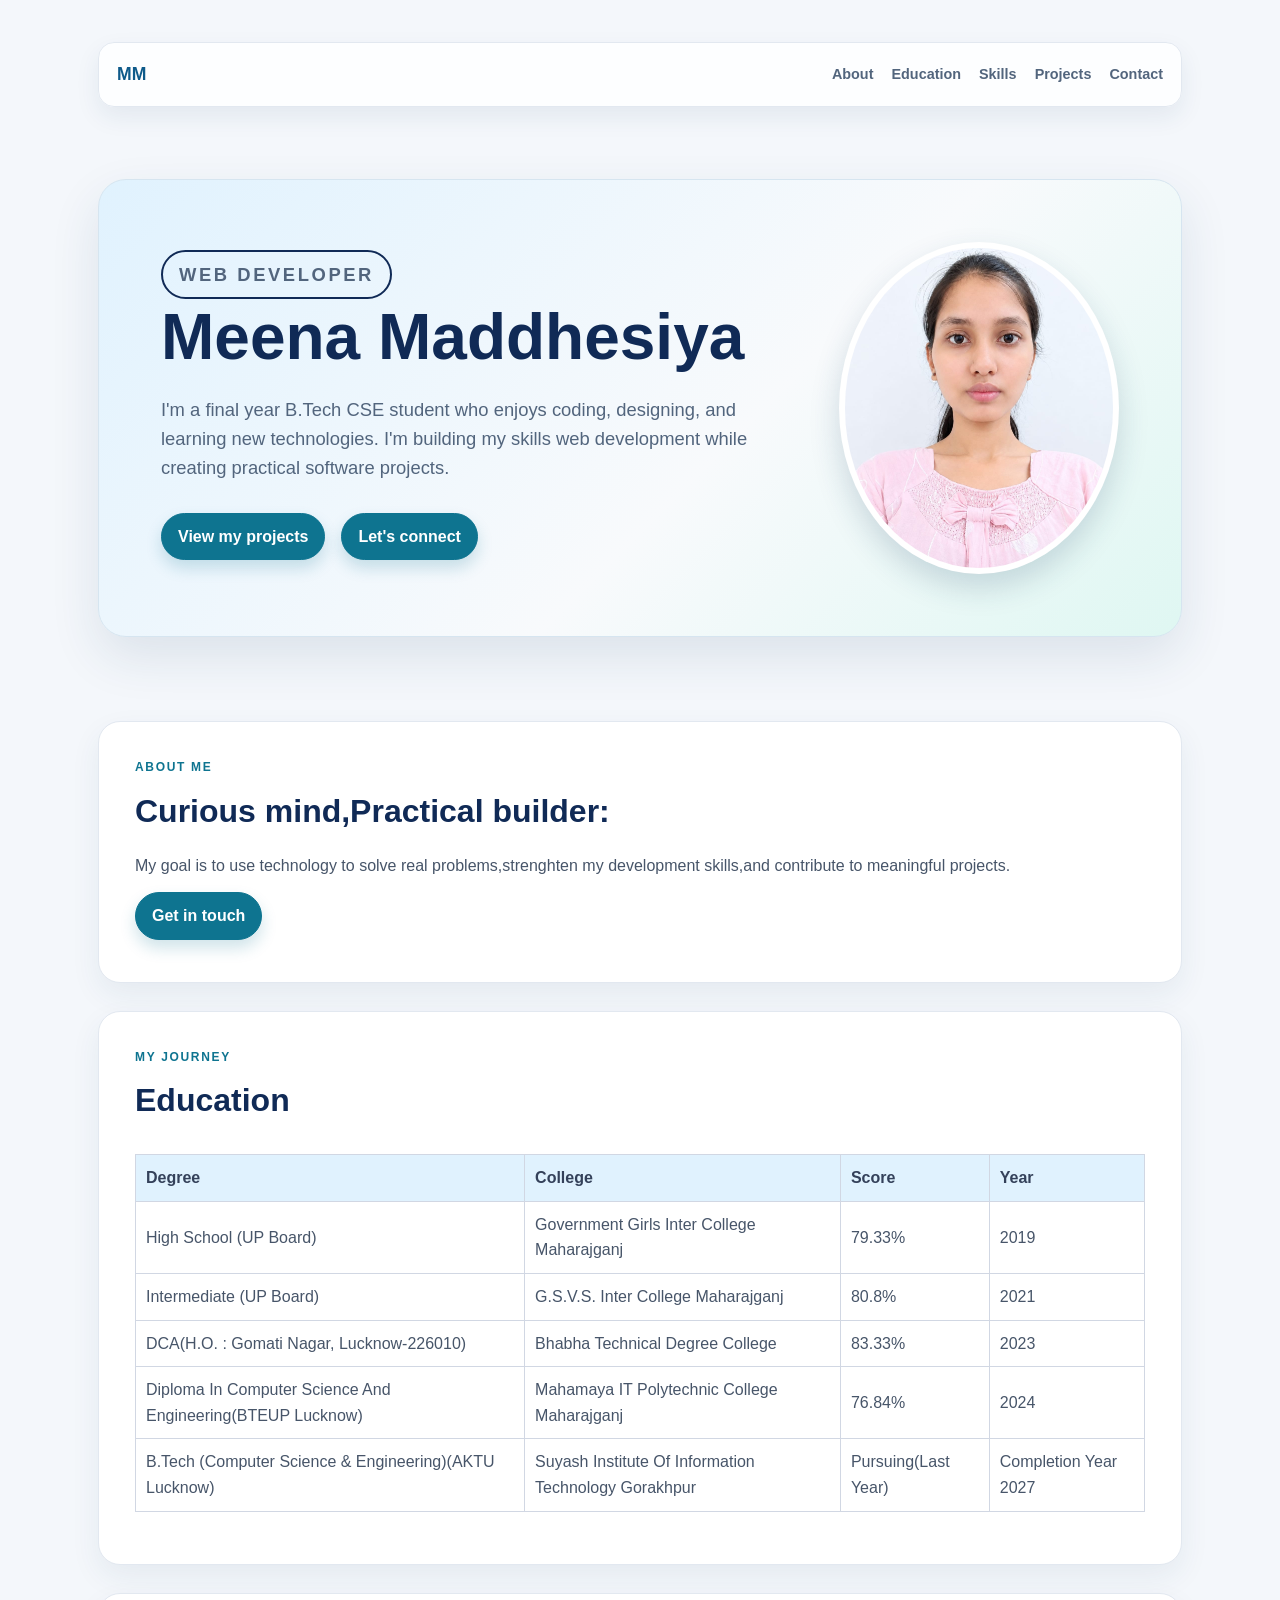
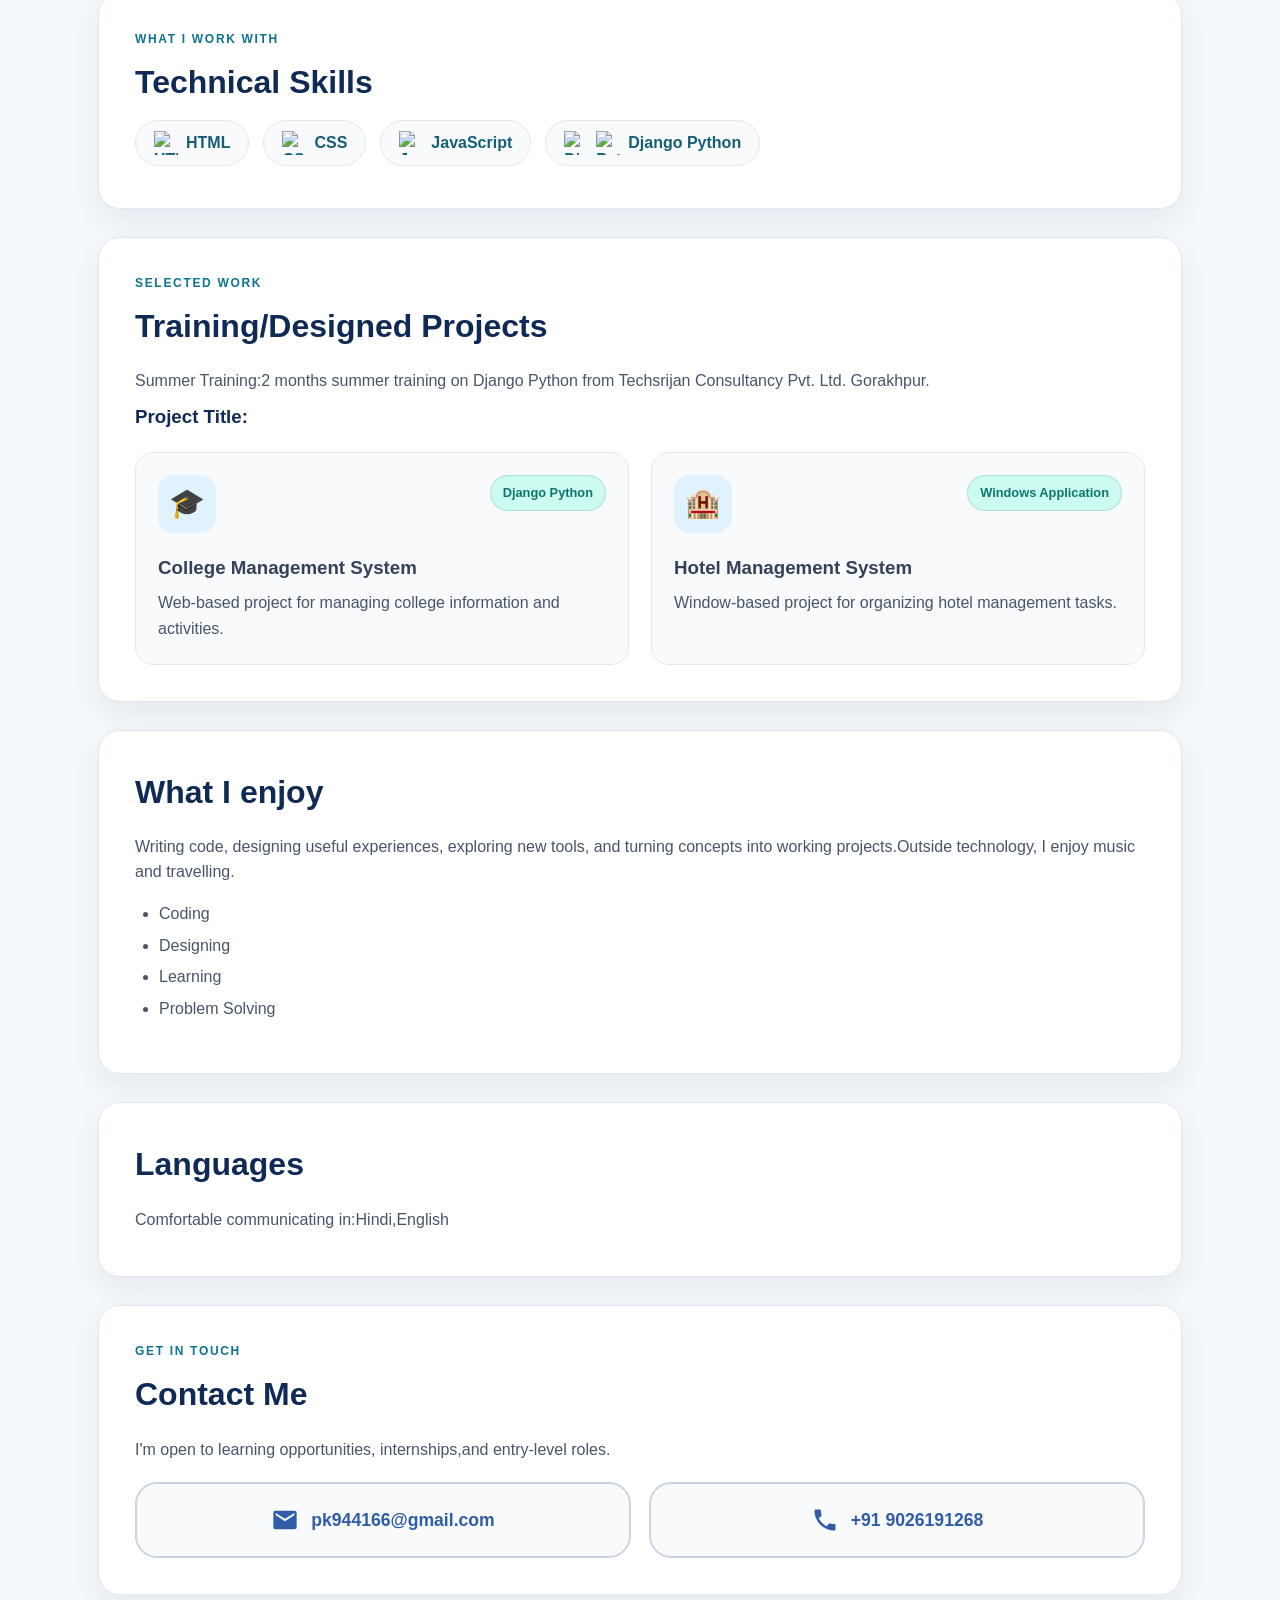
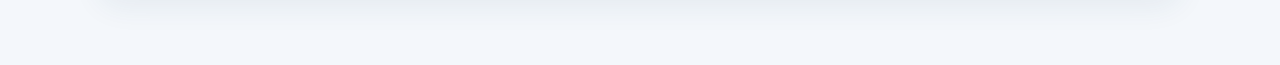
==== Phase 01/index.html @ 4a02a760 "Rename name.html to index.html" ====
<!DOCTYPE html>
<html lang="en">
<head>
    <meta charset="UTF-8">
    <meta name="viewport" content="width=device-width, initial-scale=1.0">
    <title>My Portfolio</title>
    <link rel="stylesheet" href="first.css">
    <style>
        *,
        *::before,
        *::after {
            box-sizing: border-box;
        }

        body {
            background: #f4f7fb;
            color: #475569;
            font-family: Arial, sans-serif;
            line-height: 1.6;
            margin: 0 auto;
            max-width: 1180px;
            padding: clamp(18px, 4vw, 42px) clamp(16px, 5vw, 48px);
            width: 100%;
        }

        h1,
        h2,
        h3,
        p {
            overflow-wrap: anywhere;
        }

        h1 {
            color: #102a56;
            font-size: clamp(2.2rem, 5vw, 4.2rem);
            line-height: 1.2;
            margin: 0 0 18px;
        }

        h2,
        h3 {
            color: #102a56;
        }

        p {
            font-size: 1rem;
        }

        .site-nav {
            align-items: center;
            background: rgba(255, 255, 255, 0.82);
            border: 1px solid #e2e8f0;
            border-radius: 16px;
            box-shadow: 0 10px 24px rgba(30, 64, 101, 0.08);
            display: flex;
            gap: 20px;
            justify-content: space-between;
            margin-bottom: clamp(30px, 6vw, 72px);
            padding: 14px 18px;
            position: sticky;
            top: 14px;
            z-index: 10;
        }

        .nav-brand {
            color: #0e5a8a;
            font-size: 1.1rem;
            font-weight: bold;
            text-decoration: none;
            white-space: nowrap;
        }

        .nav-links {
            display: flex;
            flex-wrap: wrap;
            gap: 6px 18px;
            justify-content: flex-end;
        }

        .nav-links a {
            color: #52657d;
            font-size: 0.9rem;
            font-weight: bold;
            padding: 6px 0;
            text-decoration: none;
        }

        .nav-links a:hover,
        .nav-links a:focus-visible {
            color: #0e7490;
        }

        .hero {
            background: linear-gradient(135deg, #e0f2fe 0%, #f8fafc 58%, #dff7f2 100%);
            border: 1px solid #d6e5f0;
            border-radius: 28px;
            box-shadow: 0 20px 50px rgba(30, 64, 101, 0.11);
            align-items: center;
            display: grid;
            gap: clamp(24px, 5vw, 48px);
            grid-template-columns: minmax(0, 1fr) minmax(180px, 280px);
            margin-bottom: clamp(34px, 7vw, 84px);
            padding: clamp(24px, 5vw, 62px);
        }

        .hero-content {
            min-width: 0;
        }

        .hero-content p {
            color: #52657d;
            font-size: clamp(1rem, 2vw, 1.15rem);
            max-width: 640px;
            margin-bottom: 0;
        }

        .hero-kicker {
            border: 2px solid #102a56;
            border-radius: 999px;
            color: #102a56;
            display: inline-block;
            font-size: 0.78rem;
            font-weight: bold;
            letter-spacing: 0.14em;
            margin: 0 0 16px;
            padding: 8px 16px;
            text-transform: uppercase;
        }

        .hero-actions {
            display: flex;
            flex-wrap: wrap;
            gap: 10px;
            margin-top: 24px;
        }

        .hero-photo-frame {
            background: #ffffff;
            border: 6px solid rgba(255, 255, 255, 0.9);
            border-radius: 50%;
            box-shadow: 0 14px 30px rgba(30, 64, 101, 0.18);
            justify-self: center;
            max-width: 280px;
            overflow: hidden;
            width: 100%;
        }

        .hero-photo {
            aspect-ratio: 1071 / 1280;
            display: block;
            height: auto;
            max-width: 100%;
            object-fit: cover;
            object-position: center;
            width: 100%;
        }

        @media (max-width: 600px) {
            .hero {
                gap: 20px;
                grid-template-columns: 1fr;
                text-align: center;
            }

            .hero-photo-frame {
                max-width: min(72vw, 260px);
                order: -1;
            }
        }

        section {
            background: #ffffff;
            border: 1px solid #e2e8f0;
            border-radius: 22px;
            box-shadow: 0 12px 30px rgba(30, 64, 101, 0.07);
            margin: 28px 0;
            padding: clamp(22px, 4vw, 36px);
        }

        section:hover {
            box-shadow: 0 16px 36px rgba(30, 64, 101, 0.1);
        }

        .button {
            background: #0e7490;
            border: 1px solid #0e7490;
            border-radius: 999px;
            box-shadow: 0 8px 16px rgba(14, 116, 144, 0.2);
            color: #ffffff;
            display: inline-block;
            font-weight: bold;
            margin: 6px 6px 6px 0;
            padding: 10px 16px;
            text-decoration: none;
            transition: box-shadow 0.2s ease, color 0.2s ease, transform 0.2s ease;
        }

        .button:hover,
        .button:focus-visible {
            background: #0b5f75;
            color: #ffffff;
            box-shadow: 0 10px 20px rgba(14, 116, 144, 0.28);
            transform: translateY(-2px);
        }

        .button:focus-visible,
        a:focus-visible {
            outline: 3px solid rgba(49, 93, 168, 0.35);
            outline-offset: 3px;
        }

        .contact-actions {
            display: grid;
            gap: 18px;
            grid-template-columns: repeat(2, minmax(0, 1fr));
            margin-top: 20px;
        }

        .contact-button {
            align-items: center;
            background: #e5e9f2;
            border: 2px solid rgba(49, 93, 168, 0.3);
            border-radius: 22px;
            box-shadow: 8px 8px 16px rgba(163, 171, 194, 0.55),
                -8px -8px 16px rgba(255, 255, 255, 0.85),
                0 0 0 rgba(49, 93, 168, 0);
            color: #315da8;
            display: flex;
            font-size: clamp(0.95rem, 2vw, 1.1rem);
            font-weight: bold;
            gap: 12px;
            justify-content: center;
            min-height: 76px;
            padding: 16px 20px;
            position: relative;
            text-align: center;
            text-decoration: none;
            transition: box-shadow 0.25s ease, color 0.25s ease,
                transform 0.25s ease;
        }

        .contact-button::before {
            border: 2px solid rgba(83, 145, 255, 0);
            border-radius: 22px;
            content: "";
            inset: -2px;
            pointer-events: none;
            position: absolute;
            transition: border-color 0.25s ease, box-shadow 0.25s ease;
        }

        .contact-button:hover,
        .contact-button:focus-visible {
            color: #193d7d;
            box-shadow: 10px 10px 20px rgba(163, 171, 194, 0.6),
                -10px -10px 20px rgba(255, 255, 255, 0.9),
                0 0 18px rgba(83, 145, 255, 0.35);
            transform: translateY(-4px);
        }

        .contact-button:hover::before,
        .contact-button:focus-visible::before {
            border-color: rgba(83, 145, 255, 0.75);
            box-shadow: 0 0 12px rgba(83, 145, 255, 0.45);
        }

        .contact-icon {
            fill: currentColor;
            flex: 0 0 auto;
            height: 28px;
            width: 28px;
        }

        @media (max-width: 600px) {
            .contact-actions {
                grid-template-columns: 1fr;
            }
        }

        .skill-list {
            display: flex;
            flex-wrap: wrap;
            gap: 14px;
            list-style: none;
            margin: 0;
            padding: 0;
        }

        .skill-pill {
            align-items: center;
            background: #e5e9f2;
            border-radius: 999px;
            box-shadow: 5px 5px 10px rgba(163, 171, 194, 0.5),
                -5px -5px 10px rgba(255, 255, 255, 0.8);
            color: #315da8;
            cursor: pointer;
            display: inline-flex;
            font-weight: bold;
            gap: 8px;
            padding: 9px 18px;
            transition: box-shadow 0.25s ease, color 0.25s ease,
                transform 0.25s ease;
        }

        .skill-pill:hover {
            box-shadow: 8px 8px 16px rgba(163, 171, 194, 0.6),
                -8px -8px 16px rgba(255, 255, 255, 0.9),
                0 0 14px rgba(83, 145, 255, 0.35);
            color: #193d7d;
            transform: translateY(-4px) scale(1.03);
        }

        .skill-pill:active {
            box-shadow: inset 4px 4px 8px rgba(163, 171, 194, 0.5),
                inset -4px -4px 8px rgba(255, 255, 255, 0.8);
            transform: translateY(-1px) scale(0.99);
        }

        .skill-pill:hover .skill-icon {
            transform: scale(1.12) rotate(-4deg);
        }

        .skill-icon {
            height: 24px;
            object-fit: contain;
            transition: transform 0.25s ease;
            width: 24px;
        }

        .project-grid {
            display: grid;
            gap: 20px;
            grid-template-columns: repeat(2, minmax(0, 1fr));
            margin-top: 20px;
        }

        .project-card {
            background: #e5e9f2;
            border-radius: 24px;
            box-shadow: 8px 8px 16px rgba(163, 171, 194, 0.55),
                -8px -8px 16px rgba(255, 255, 255, 0.85);
            min-height: 190px;
            padding: 22px;
            transition: box-shadow 0.25s ease, transform 0.25s ease;
        }

        .project-card:hover {
            box-shadow: 12px 12px 24px rgba(163, 171, 194, 0.6),
                -12px -12px 24px rgba(255, 255, 255, 0.9);
            transform: translateY(-5px);
        }

        .project-card-header {
            align-items: flex-start;
            display: flex;
            justify-content: space-between;
            gap: 14px;
        }

        .project-icon {
            align-items: center;
            background: #e5e9f2;
            border-radius: 16px;
            box-shadow: inset 4px 4px 8px rgba(163, 171, 194, 0.4),
                inset -4px -4px 8px rgba(255, 255, 255, 0.75);
            display: flex;
            font-size: 1.8rem;
            height: 58px;
            justify-content: center;
            width: 58px;
        }

        .project-label {
            background: #d7deec;
            border: 1px solid rgba(49, 93, 168, 0.18);
            border-radius: 999px;
            color: #315da8;
            font-size: 0.8rem;
            font-weight: bold;
            padding: 7px 12px;
            text-align: center;
        }

        .project-card h3 {
            color: #34415a;
            margin: 20px 0 8px;
        }

        .project-card p {
            margin: 0;
        }

        .card-content {
            margin-bottom: 12px;
        }

        .table-container {
            overflow-x: auto;
            -webkit-overflow-scrolling: touch;
            width: 100%;
        }

        table {
            background: #e5e9f2;
            border-radius: 18px;
            box-shadow: 6px 6px 14px rgba(163, 171, 194, 0.45),
                -6px -6px 14px rgba(255, 255, 255, 0.75);
            border-collapse: collapse;
            margin: 16px 0;
            min-width: 640px;
            width: 100%;
        }

        th,
        td {
            border: 1px solid #d1d7e3;
            padding: 10px;
            text-align: left;
        }

        th {
            background-color: #d8deeb;
            color: #34415a;
        }

        @media (max-width: 600px) {
            body {
                font-size: 0.95rem;
            }

            section {
                margin: 18px 0;
            }

            ol,
            ul {
                padding-left: 24px;
            }

            .skill-list {
                padding-left: 0;
            }

            .project-grid {
                grid-template-columns: 1fr;
            }

            th,
            td {
                padding: 8px;
            }
        }

        .section-eyebrow {
            color: #0e7490;
            font-size: 0.75rem;
            font-weight: bold;
            letter-spacing: 0.14em;
            margin: 0 0 8px;
            text-transform: uppercase;
        }

        section h2 {
            border: 0;
            font-size: clamp(1.45rem, 3vw, 2rem);
            margin: 0 0 12px;
            padding: 0;
        }

        section h3 {
            margin-top: 0;
        }

        .project-grid {
            gap: 22px;
        }

        .project-card {
            background: #f8fafc;
            border: 1px solid #e2e8f0;
            border-radius: 18px;
            box-shadow: none;
            min-height: 210px;
        }

        .project-card:hover {
            box-shadow: 0 12px 24px rgba(30, 64, 101, 0.1);
            transform: translateY(-4px);
        }

        .project-icon {
            background: #e0f2fe;
            box-shadow: none;
        }

        .project-label {
            background: #ccfbf1;
            color: #0f766e;
        }

        .skill-pill {
            background: #f8fafc;
            border: 1px solid #e2e8f0;
            box-shadow: none;
            color: #155e75;
        }

        .skill-pill:hover {
            box-shadow: 0 8px 18px rgba(30, 64, 101, 0.1);
        }

        .contact-button {
            background: #f8fafc;
            border-color: #cbd5e1;
            box-shadow: none;
        }

        table {
            background: #ffffff;
            box-shadow: none;
        }

        th {
            background: #e0f2fe;
        }

        @media (max-width: 700px) {
            .site-nav {
                align-items: flex-start;
                flex-direction: column;
                gap: 8px;
            }

            .nav-links {
                justify-content: flex-start;
            }

            .hero {
                grid-template-columns: 1fr;
                text-align: center;
            }

            .hero-content p {
                margin-left: auto;
                margin-right: auto;
            }

            .hero-actions {
                justify-content: center;
            }

            .hero-photo-frame {
                max-width: min(64vw, 240px);
                order: -1;
            }
        }
    </style>
</head>
<body>
    <nav class="site-nav" aria-label="Primary navigation">
        <a class="nav-brand" href="#top">MM</a>
        <div class="nav-links">
            <a href="#about">About</a>
            <a href="#education">Education</a>
            <a href="#skills">Skills</a>
            <a href="#projects">Projects</a>
            <a href="#contact">Contact</a>
        </div>
    </nav>
    <main id="top">
    <header class="hero">
        <div class="hero-content">
            <p class="hero-kicker">WEB DEVELOPER</p>
            <h1>Meena Maddhesiya</h1>
            <p>I'm a final year B.Tech CSE student who enjoys coding, designing, and learning new technologies. I'm building my skills web development while creating practical software projects.</p>
            <div class="hero-actions">
                <a class="button" href="#projects">View my projects</a>
                <a class="button" href="#contact">Let's connect</a>
            </div>
        </div>
        <div class="hero-photo-frame">
            <img
                class="hero-photo"
                src="profile photo.jpeg"
                alt="Portrait of Meena Maddhesiya"
                width="1071"
                height="1280"
                decoding="async"
                fetchpriority="high">
        </div>
    </header>
     
    <section id="about">
        <p class="section-eyebrow">About me</p>
        <h2>Curious mind,Practical builder:</h2>
        <p>My goal is to use technology to solve real problems,strenghten my development skills,and contribute to meaningful projects.</p>
        <a class="button" href="#contact">Get in touch</a>
    </section>

    <section id="education">
    <p class="section-eyebrow">My journey</p>
    <h2>Education</h2>
<div class="table-container">
<table border="1">
    <thead>
        <tr>
            <th>Degree</th>
            <th>College</th>
            <th>Score</th>
            <th>Year</th>
        </tr>
    </thead>

    <tbody>
        <tr>
            <td>High School (UP Board)</td>
            <td>Government Girls Inter College Maharajganj</td>
            <td>79.33%</td>
            <td>2019</td>
        </tr>

        <tr>
            <td>Intermediate (UP Board)</td>
            <td>G.S.V.S. Inter College Maharajganj</td>
            <td>80.8%</td>
            <td>2021</td>
        </tr>

        <tr>
            <td>DCA(H.O. : Gomati Nagar, Lucknow-226010)</td>
            <td>Bhabha Technical Degree College</td>
            <td>83.33%</td>
            <td>2023</td>
        </tr>

        <tr>
            <td>Diploma In Computer Science And Engineering(BTEUP Lucknow)</td>
            <td>Mahamaya IT Polytechnic College Maharajganj</td>
            <td>76.84%</td>
            <td>2024</td>
        </tr>

        <tr>
            <td>B.Tech (Computer Science & Engineering)(AKTU Lucknow)</td>
            <td>Suyash Institute Of Information Technology Gorakhpur</td>
            <td>Pursuing(Last Year)</td>
            <td>Completion Year 2027</td>
        </tr>

     </tbody>
    

</table>
</div>
    </section>

    <section id="skills">
        <p class="section-eyebrow">What I work with</p>
        <h2>Technical Skills</h2>
        <ul class="skill-list">
            <li class="skill-pill">
                <img class="skill-icon" src="https://cdn.jsdelivr.net/gh/devicons/devicon/icons/html5/html5-original.svg" alt="HTML logo">
                HTML
            </li>
            <li class="skill-pill">
                <img class="skill-icon" src="https://cdn.jsdelivr.net/gh/devicons/devicon/icons/css3/css3-original.svg" alt="CSS logo">
                CSS
            </li>
            <li class="skill-pill">
                <img class="skill-icon" src="https://cdn.jsdelivr.net/gh/devicons/devicon/icons/javascript/javascript-original.svg" alt="JavaScript logo">
                JavaScript
            </li>
            <li class="skill-pill">
                <img class="skill-icon" src="https://cdn.jsdelivr.net/gh/devicons/devicon/icons/django/django-plain.svg" alt="Django logo">
                <img class="skill-icon" src="https://cdn.jsdelivr.net/gh/devicons/devicon/icons/python/python-original.svg" alt="Python logo">
                Django Python
            </li>
        </ul>
    </section>

    <section id="projects">
        <p class="section-eyebrow">Selected work</p>
        <h2>Training/Designed Projects</h2>
        <p>Summer Training:2 months summer training on Django Python from Techsrijan Consultancy Pvt. Ltd. Gorakhpur.
        <h3>Project Title:</h3>   
        </p>
        <div class="project-grid">
            <article class="project-card">
                <div class="project-card-header">
                    <div class="project-icon" aria-hidden="true">🎓</div>
                    <span class="project-label">Django Python</span>
                </div>
                <h3>College Management System</h3>
                <p>Web-based project for managing college information and activities.</p>
            </article>
            <article class="project-card">
                <div class="project-card-header">
                    <div class="project-icon" aria-hidden="true">🏨</div>
                    <span class="project-label">Windows Application</span>
                </div>
                <h3>Hotel Management System</h3>
                <p>Window-based project for organizing hotel management tasks.</p>
            </article>
        </div>
    </section>

    <section>
        <h2>What I enjoy</h2>
        <p>Writing code, designing useful experiences, exploring new tools, and turning concepts into working projects.Outside technology, I enjoy music and travelling.</p>
        <ul>
            <li>Coding</li>
            <li>Designing</li>
            <li>Learning</li>
            <li>Problem Solving</li>
        </ul>
    </section>

    <section>
        <h2>Languages</h2>
        <p>Comfortable communicating in:Hindi,English</p>
    </section>

    <section id="contact">
        <p class="section-eyebrow">Get in touch</p>
        <h2>Contact Me</h2>
        <p>I'm open to learning opportunities, internships,and entry-level roles.</p>
        <div class="contact-actions">
            <a class="contact-button" href="mailto:pk944166@gmail.com" aria-label="Email pk944166@gmail.com">
                <svg class="contact-icon" viewBox="0 0 24 24" aria-hidden="true">
                    <path d="M20 4H4a2 2 0 0 0-2 2v12a2 2 0 0 0 2 2h16a2 2 0 0 0 2-2V6a2 2 0 0 0-2-2Zm0 4-8 5-8-5V6l8 5 8-5v2Z"/>
                </svg>
                <span>pk944166@gmail.com</span>
            </a>
            <a class="contact-button" href="tel:+919026191268" aria-label="Call plus 91 9026191268">
                <svg class="contact-icon" viewBox="0 0 24 24" aria-hidden="true">
                    <path d="M6.62 10.79a15.46 15.46 0 0 0 6.59 6.59l2.2-2.2a1 1 0 0 1 1.02-.24 11.36 11.36 0 0 0 3.56.57 1 1 0 0 1 1 1V20a1 1 0 0 1-1 1A17 17 0 0 1 3 4a1 1 0 0 1 1-1h3.5a1 1 0 0 1 1 1 11.36 11.36 0 0 0 .57 3.56 1 1 0 0 1-.24 1.02l-2.21 2.21Z"/>
                </svg>
                <span>+91 9026191268</span>
            </a>
        </div>
    </section>

    </main>
</body>
</html>
---- Phase 01/first.css ----
/* External CSS: shared styles for the portfolio page. */
body {
    box-sizing: border-box;
}

*,
*::before,
*::after {
    box-sizing: inherit;
}

h1,
h2,
h3 {
    color: #0e2972;
}

ol,
ul {
    padding-left: 24px;
}

li {
    margin-bottom: 6px;
}

section h2 {
    border-bottom: 2px solid #bfdbfe;
    padding-bottom: 6px;
}

section p {
    margin-bottom: 8px;
}
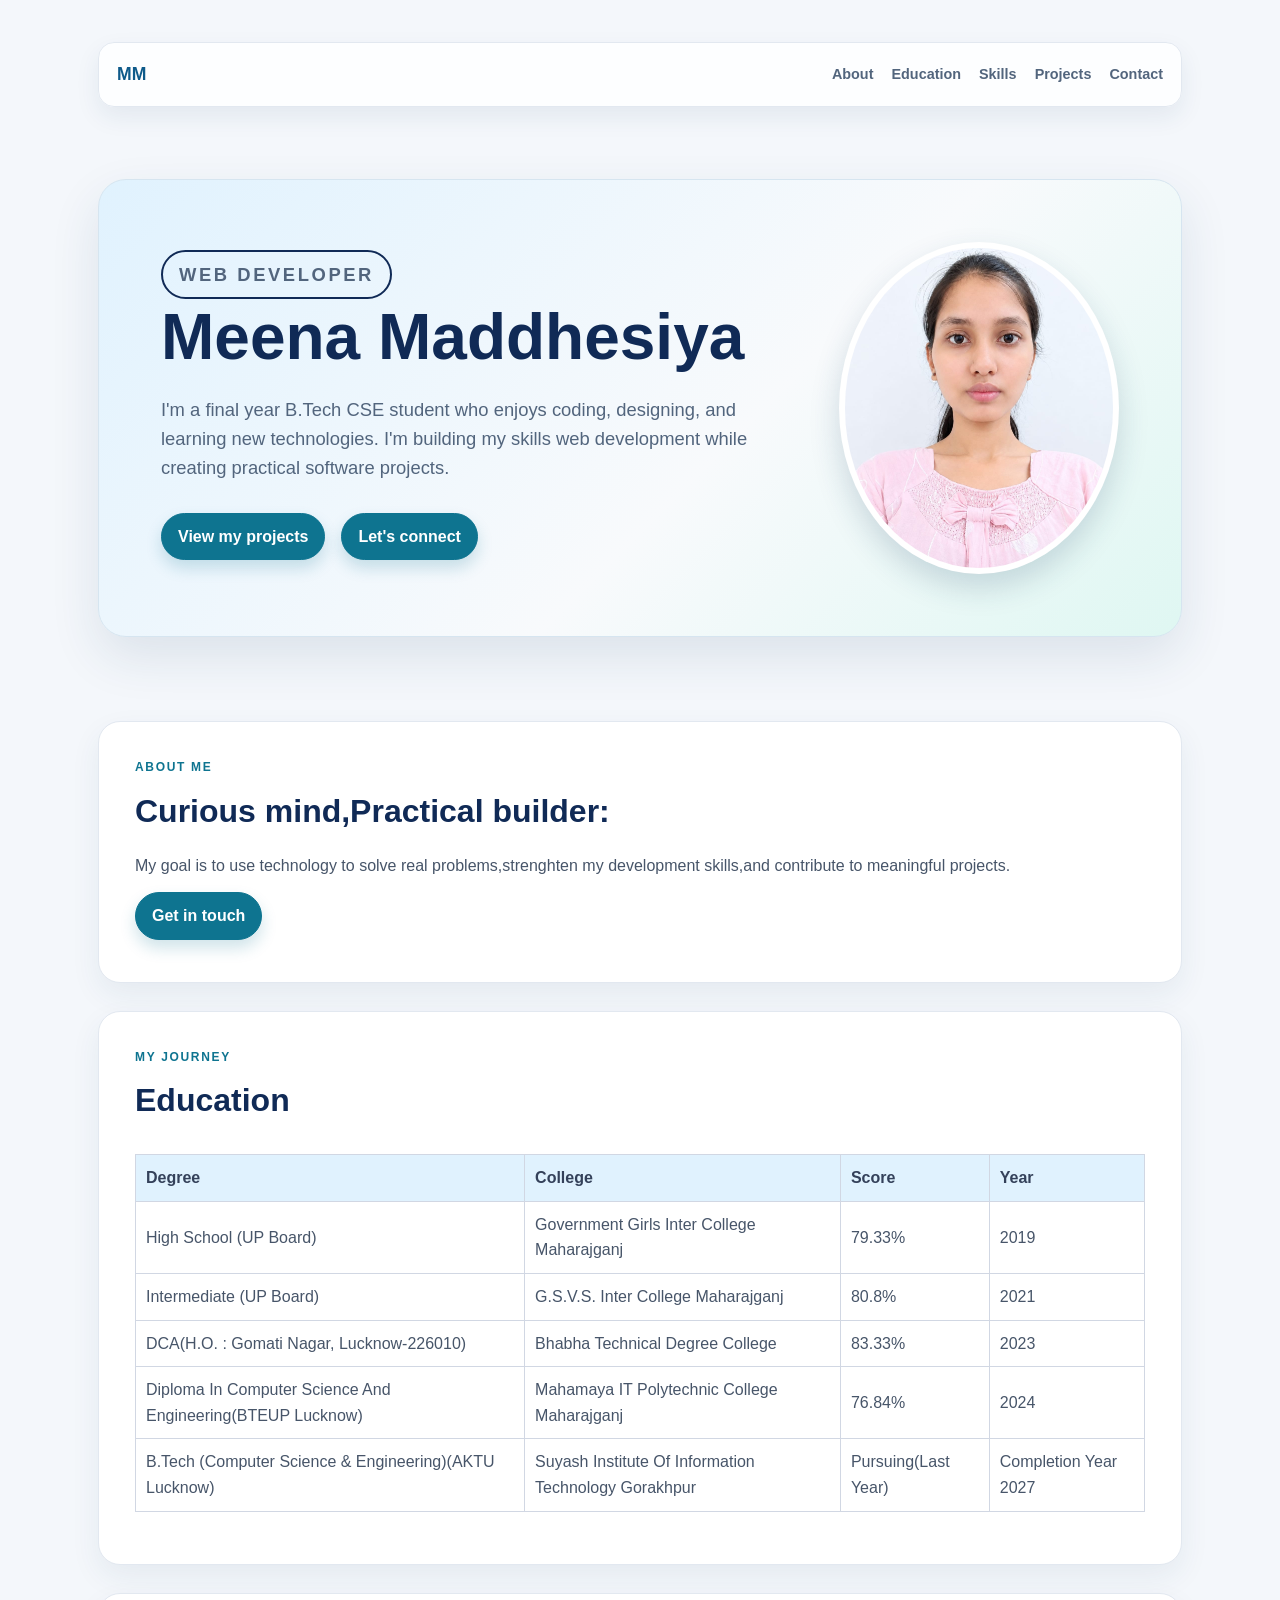
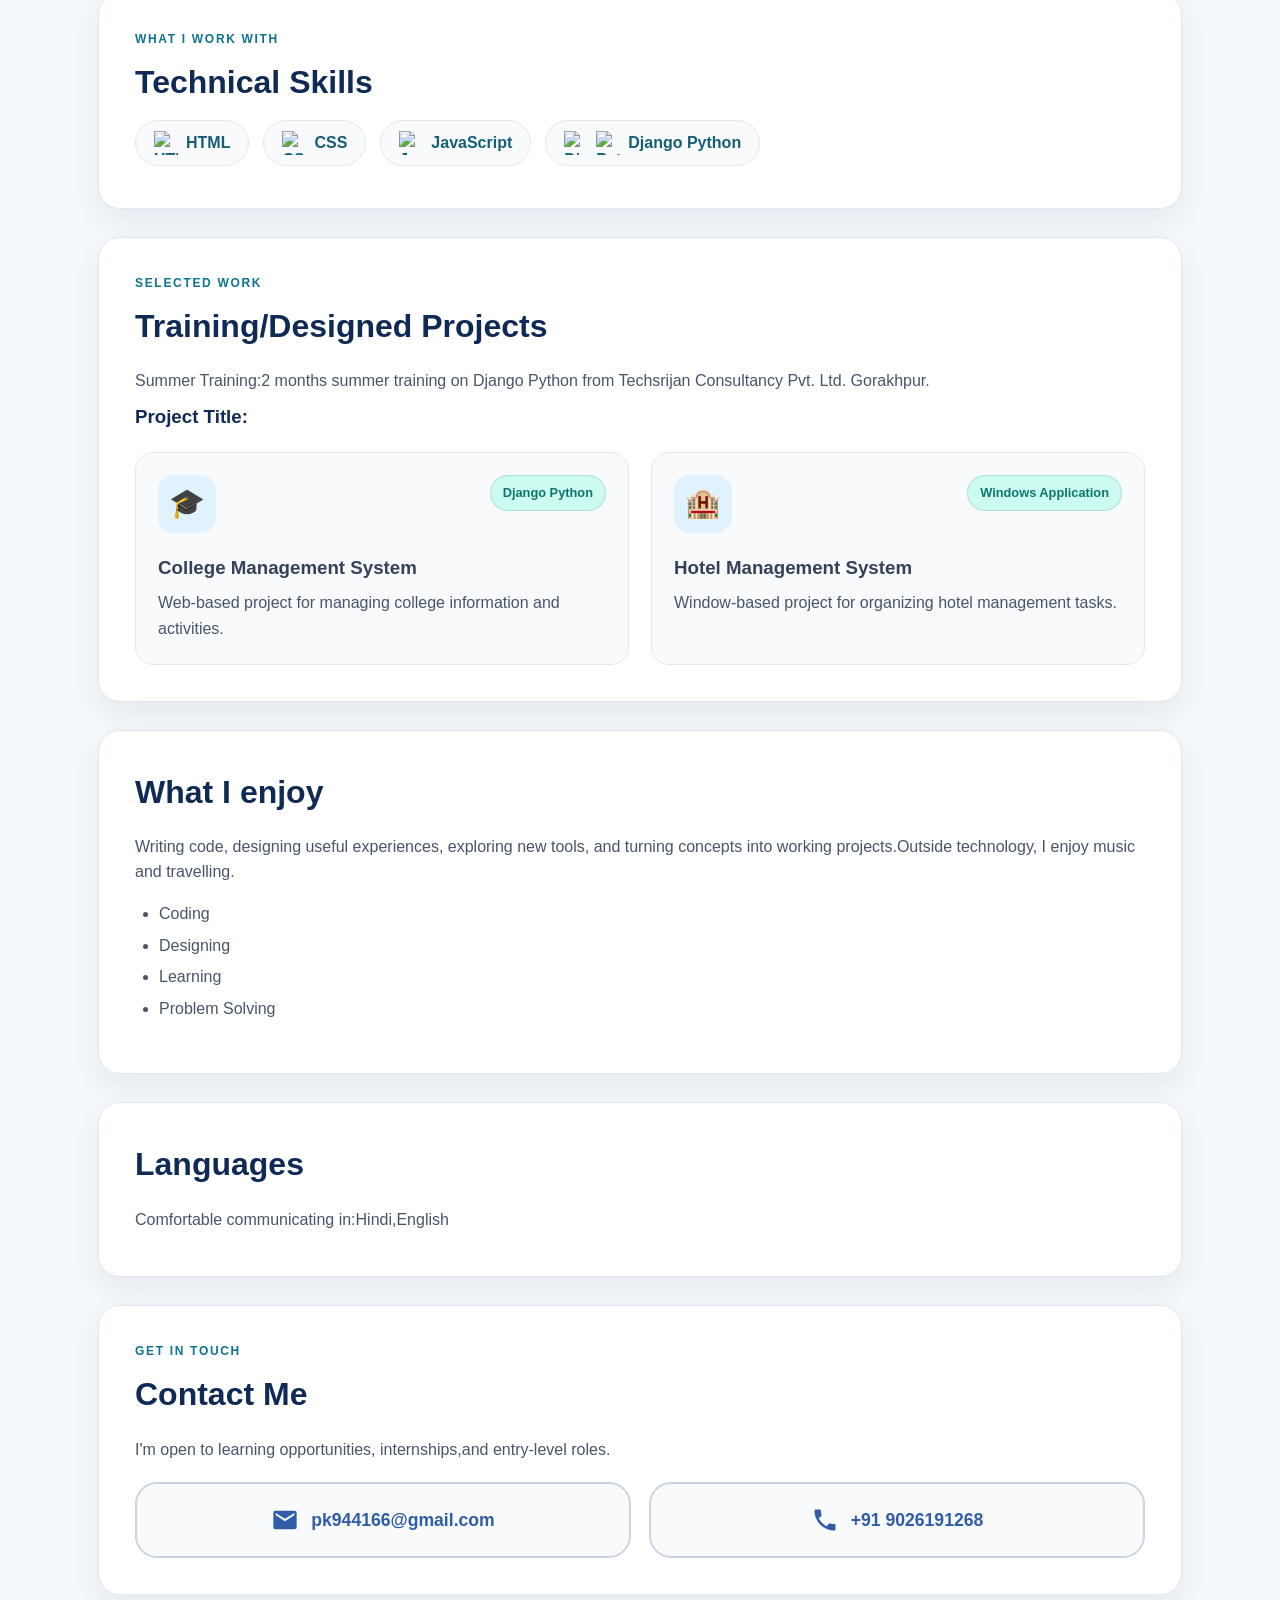
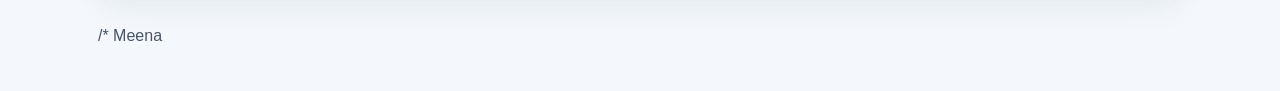
==== commit 47d46535: "branch ex" ====
--- a/Phase 01/index.html
+++ b/Phase 01/index.html
@@ -5,6 +5,9 @@
     <meta name="viewport" content="width=device-width, initial-scale=1.0">
     <title>My Portfolio</title>
     <link rel="stylesheet" href="first.css">
+    <script>
+        console.log('Portfolio Page Loaded');
+    </script>
     <style>
         *,
         *::before,
@@ -739,7 +742,8 @@
             </a>
         </div>
     </section>
-
-    </main>
+</main>
+<script src="first.js"></script>
+/* Meena
 </body>
 </html>
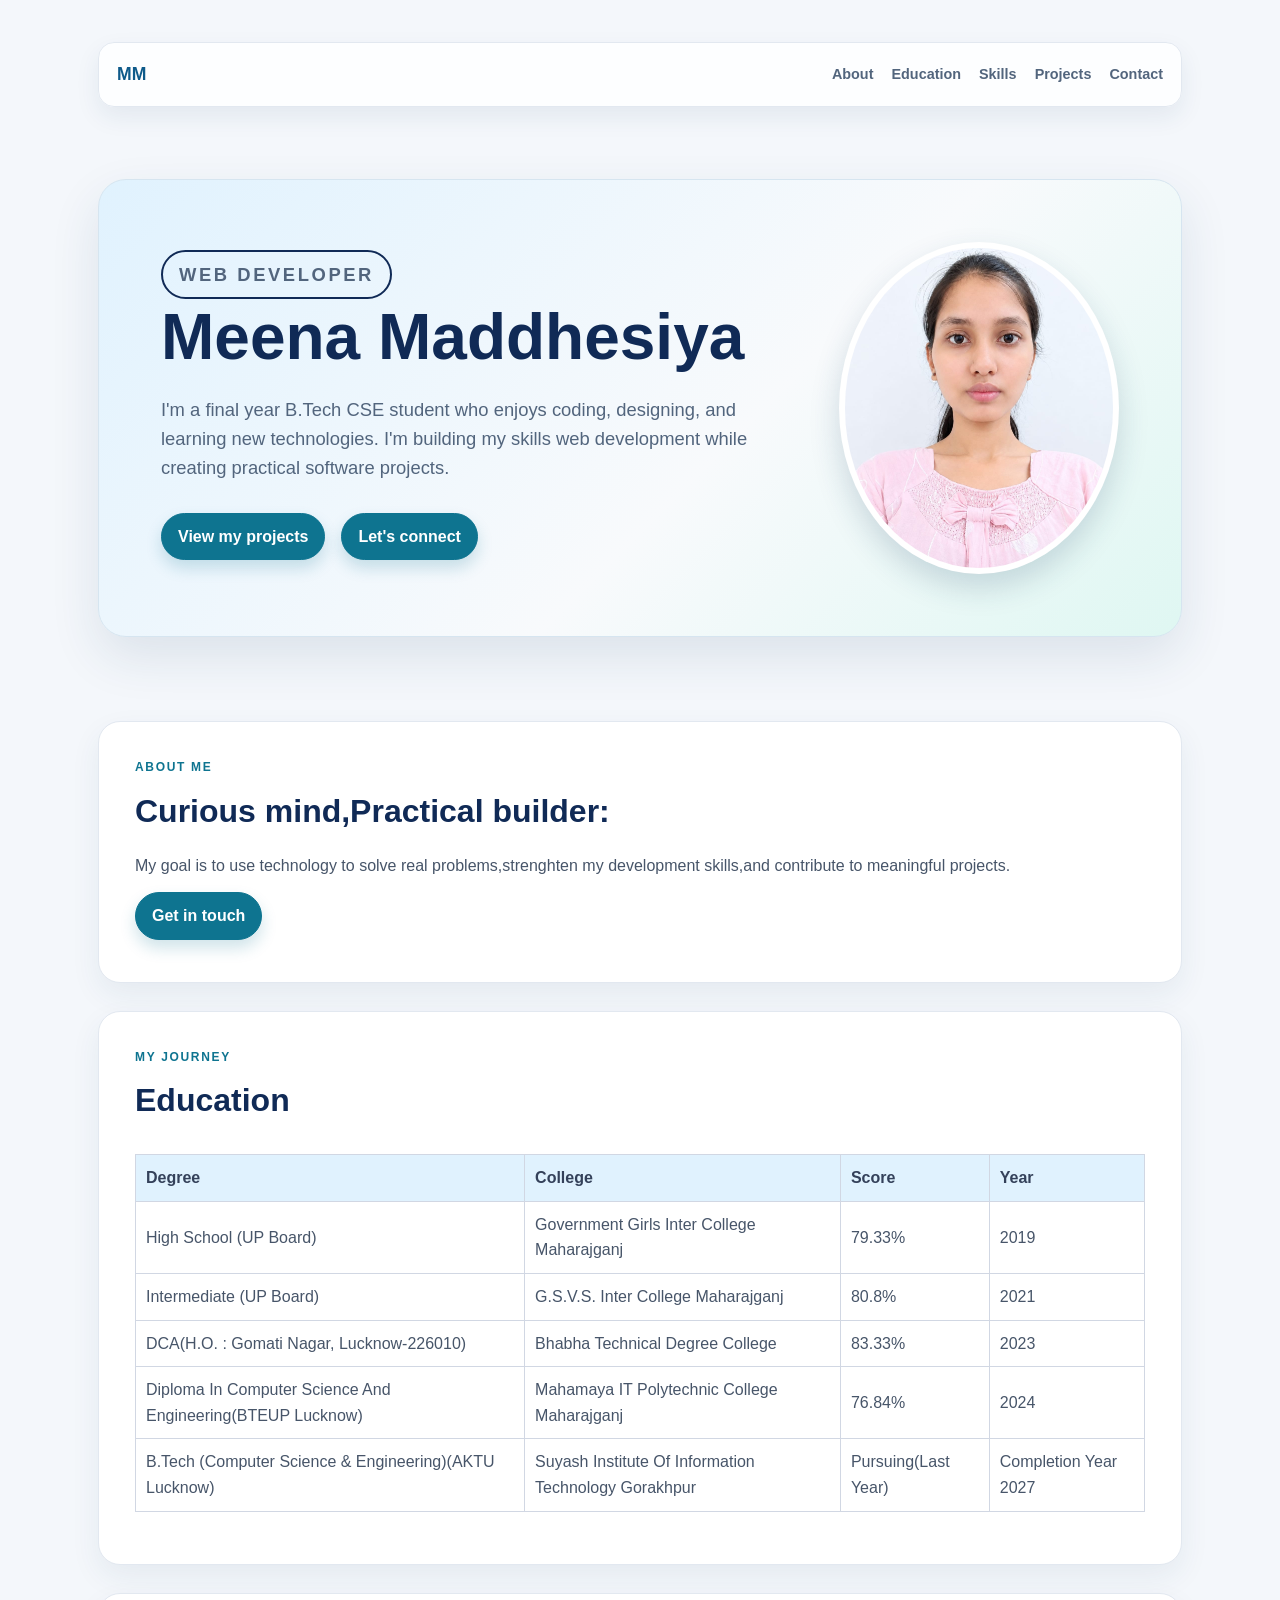
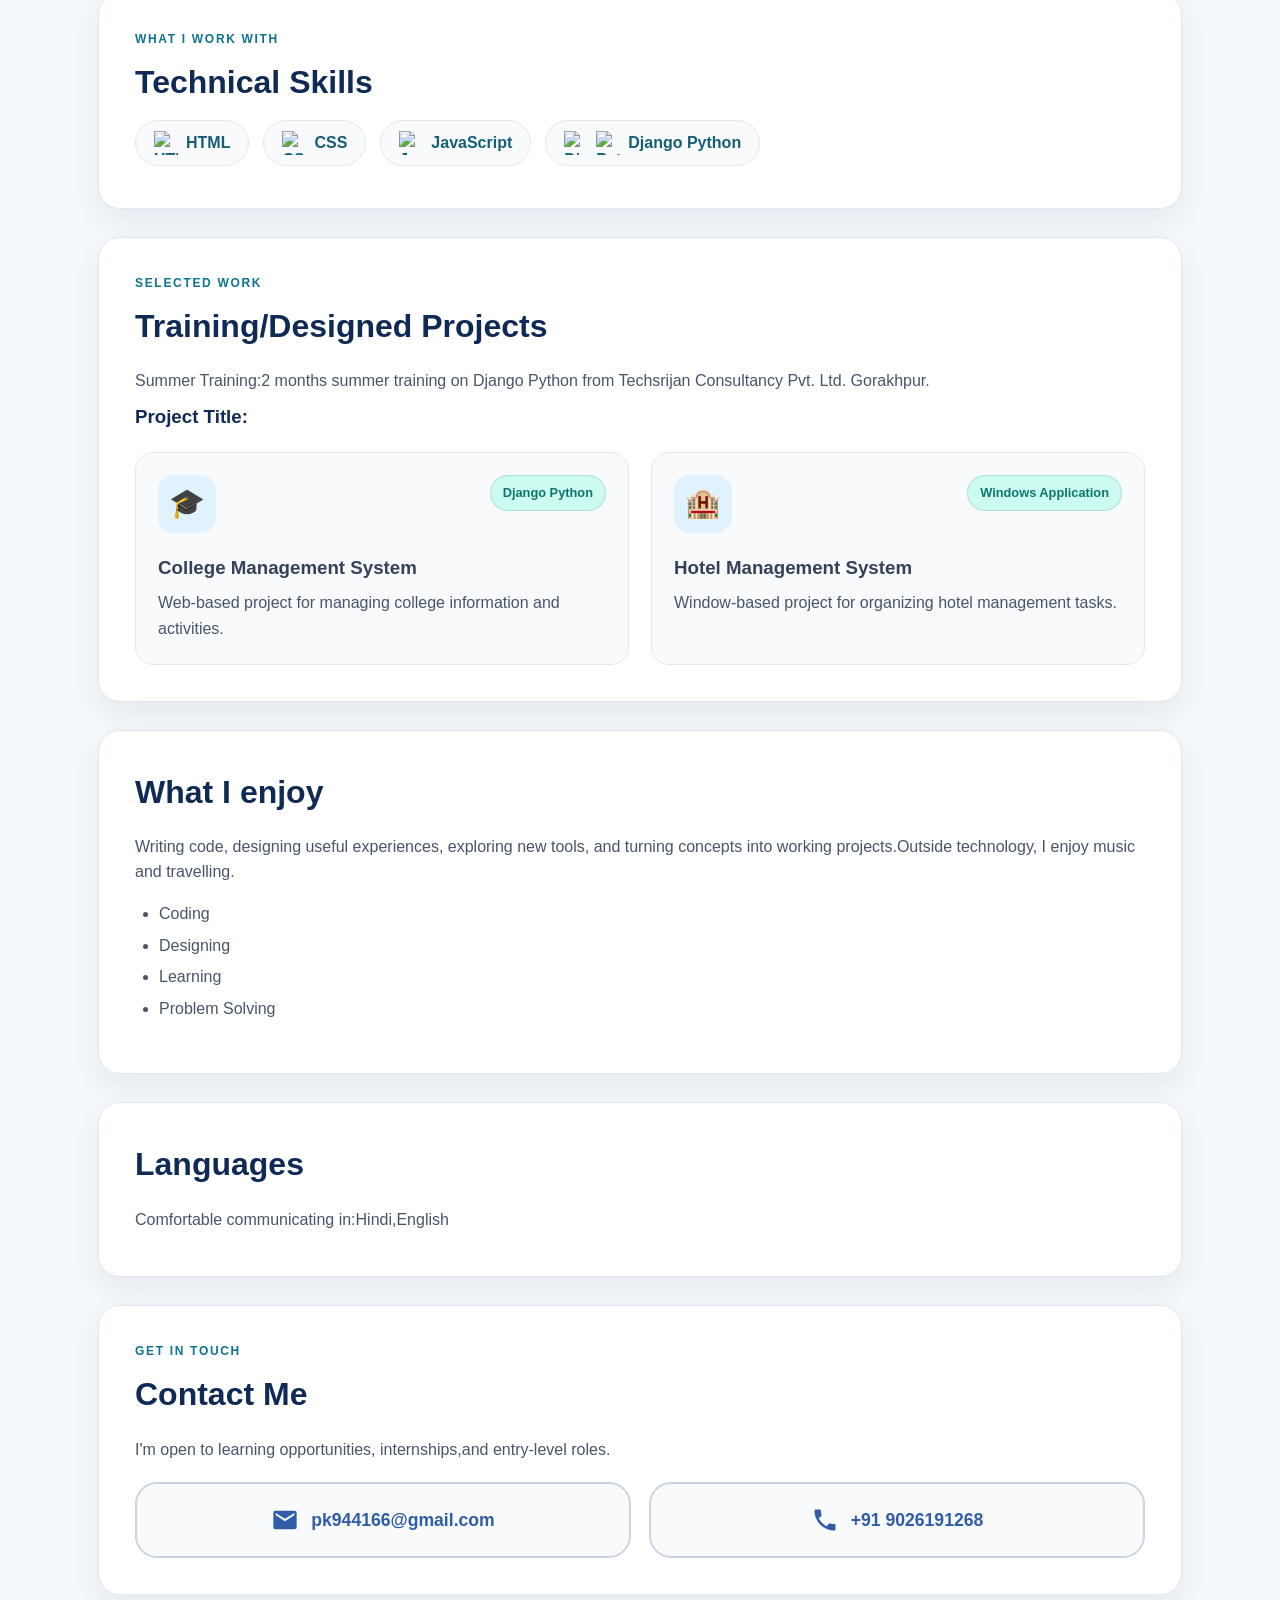
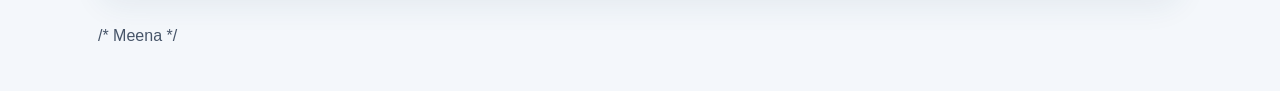
==== commit 9bd2a61f: "branch" ====
--- a/Phase 01/index.html
+++ b/Phase 01/index.html
@@ -744,6 +744,6 @@
     </section>
 </main>
 <script src="first.js"></script>
-/* Meena
+/* Meena */
 </body>
 </html>
